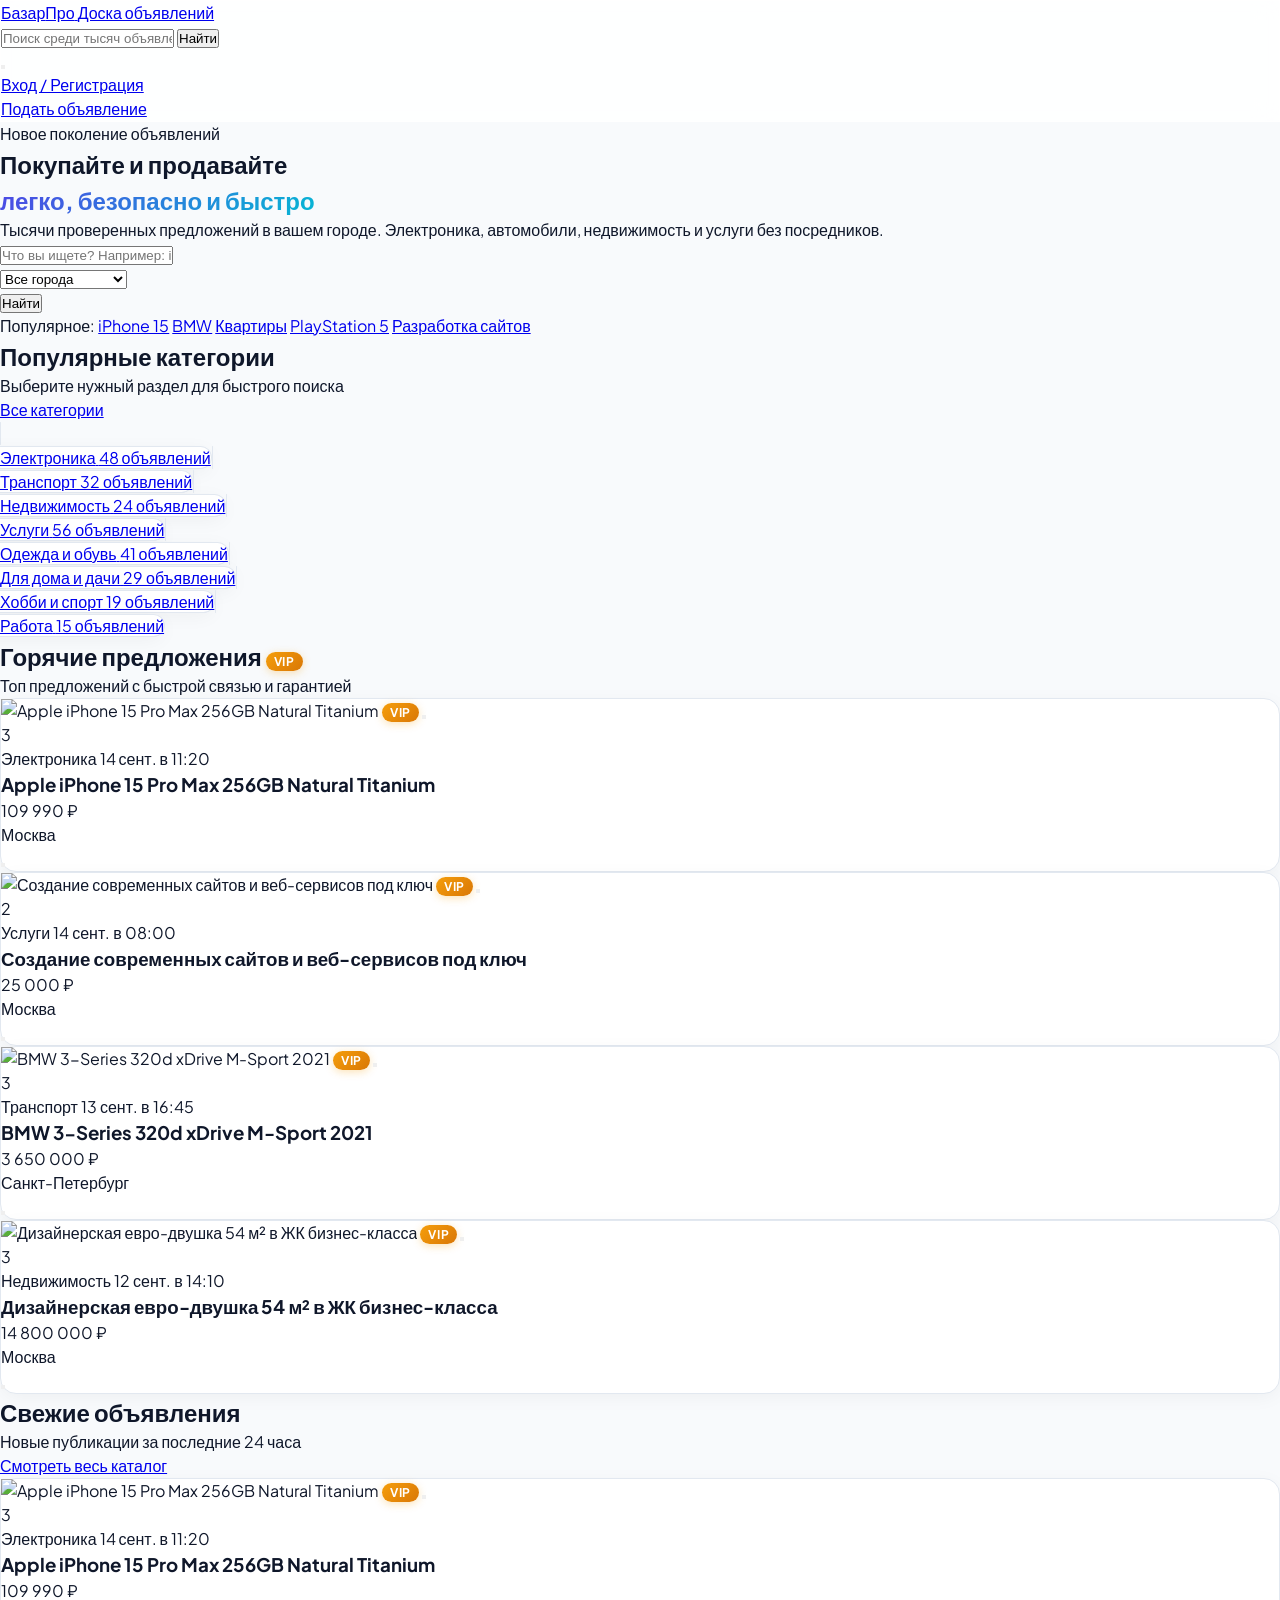
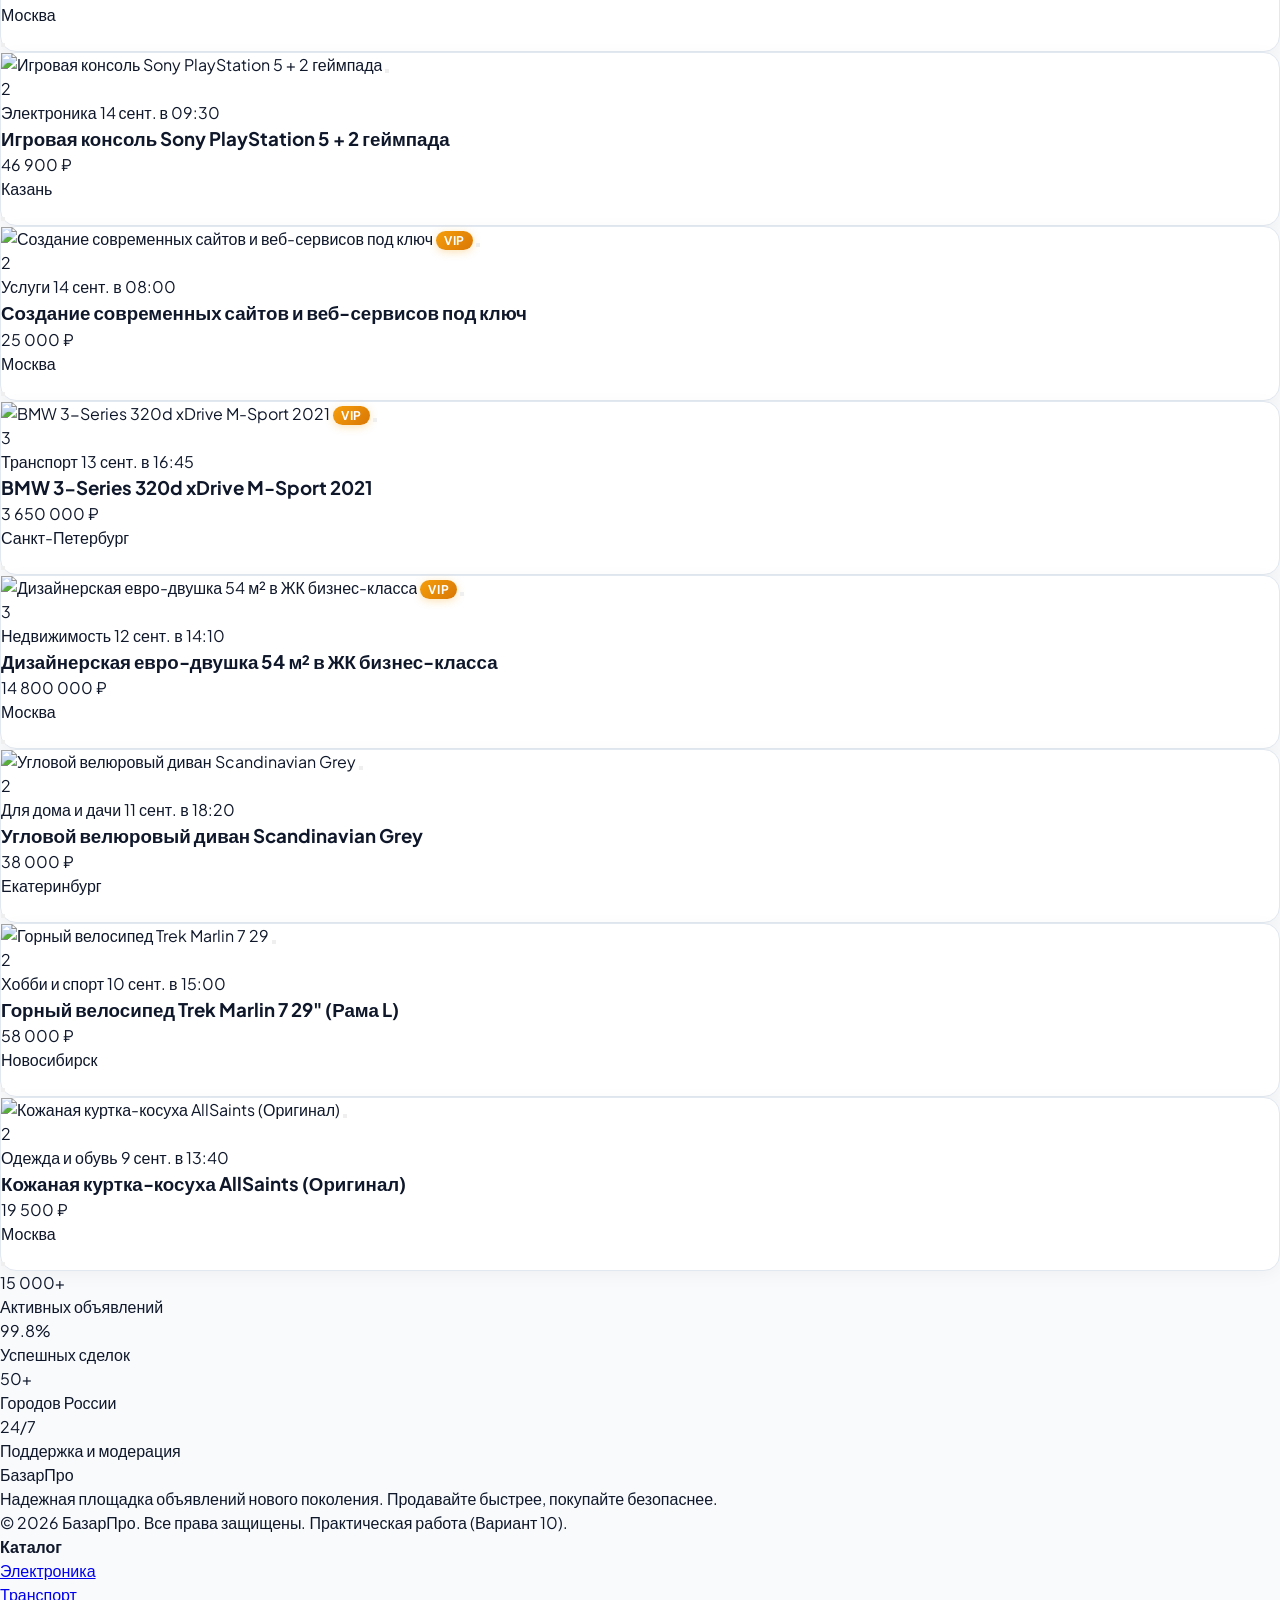
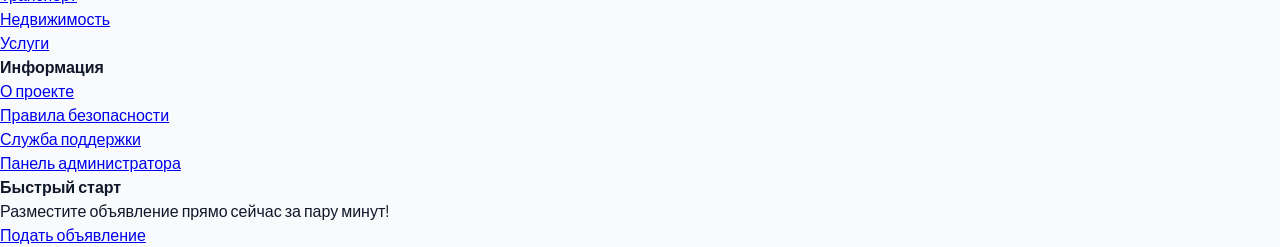
==== index.html @ 30786aa6 "Initial commit of BazarPro Classifieds platform (Variant 10)" ====
<!DOCTYPE html>
<html lang="ru" class="scroll-smooth">
<head>
    <meta charset="UTF-8">
    <meta name="viewport" content="width=device-width, initial-scale=1.0">
    <title>БазарПро — Современная доска бесплатных объявлений</title>
    <meta name="description" content="Покупайте и продавайте товары, авто, недвижимость и услуги на надежной доске объявлений БазарПро.">
    
    <!-- Tailwind CSS CDN with configuration -->
    <script src="https://cdn.tailwindcss.com"></script>
    <script>
        tailwind.config = {
            darkMode: 'class',
            theme: {
                extend: {
                    colors: {
                        brand: {
                            50: '#eef2ff',
                            100: '#e0e7ff',
                            500: '#6366f1',
                            600: '#4f46e5',
                            700: '#4338ca',
                            800: '#3730a3',
                            900: '#312e81'
                        }
                    }
                }
            }
        }
    </script>
    
    <!-- Lucide Icons -->
    <script src="https://unpkg.com/lucide@latest"></script>
    <!-- Supabase JS CDN -->
    <script src="https://cdn.jsdelivr.net/npm/@supabase/supabase-js@2"></script>
    
    <!-- Custom Styles -->
    <link rel="stylesheet" href="css/style.css">
    <link rel="stylesheet" href="css/animations.css">
</head>
<body class="bg-slate-50 dark:bg-slate-950 text-slate-900 dark:text-slate-100 transition-colors duration-200">

    <!-- ================= НАВИГАЦИОННАЯ ШАПКА ================= -->
    <header class="sticky top-0 z-40 glass border-b border-slate-200/80 dark:border-slate-800/80 transition-all">
        <div class="max-w-7xl mx-auto px-4 sm:px-6 lg:px-8 h-20 flex items-center justify-between gap-4">
            
            <!-- Логотип -->
            <a href="index.html" class="flex items-center gap-3 shrink-0 group">
                <div class="w-11 h-11 rounded-2xl bg-gradient-to-tr from-indigo-600 via-indigo-500 to-cyan-400 flex items-center justify-center text-white shadow-lg shadow-indigo-500/30 group-hover:scale-105 transition-transform">
                    <i data-lucide="shopping-bag" class="w-6 h-6"></i>
                </div>
                <div>
                    <span class="text-2xl font-black tracking-tight text-slate-900 dark:text-white">Базар<span class="text-indigo-600 dark:text-indigo-400">Про</span></span>
                    <span class="hidden sm:block text-[10px] uppercase font-bold tracking-widest text-slate-400 -mt-1">Доска объявлений</span>
                </div>
            </a>

            <!-- Поиск в шапке -->
            <div class="hidden md:flex flex-1 max-w-xl relative">
                <input type="text" id="global-search-input" placeholder="Поиск среди тысяч объявлений (iPhone, BMW, Квартира...)" 
                       class="w-full pl-11 pr-24 py-2.5 bg-slate-100 dark:bg-slate-900 border border-slate-200 dark:border-slate-800 rounded-2xl text-sm focus:outline-none focus:ring-2 focus:ring-indigo-500 transition-all">
                <i data-lucide="search" class="w-5 h-5 text-slate-400 absolute left-3.5 top-3"></i>
                <button onclick="window.location.href='catalog.html?q=' + encodeURIComponent(document.getElementById('global-search-input').value)" 
                        class="absolute right-1.5 top-1.5 px-4 py-1.5 bg-indigo-600 hover:bg-indigo-700 text-white rounded-xl text-xs font-semibold shadow-sm transition-all">
                    Найти
                </button>
            </div>

            <!-- Правый блок кнопок -->
            <div class="flex items-center gap-2 sm:gap-4">
                <!-- Смена темы -->
                <button onclick="App.toggleTheme()" class="p-2.5 rounded-xl text-slate-600 dark:text-slate-300 hover:bg-slate-100 dark:hover:bg-slate-800 transition-colors" title="Переключить тему">
                    <i data-lucide="sun-moon" class="w-5 h-5"></i>
                </button>

                <!-- Избранное -->
                <a href="profile.html#favorites" class="relative p-2.5 rounded-xl text-slate-600 dark:text-slate-300 hover:bg-slate-100 dark:hover:bg-slate-800 transition-colors" title="Избранное">
                    <i data-lucide="heart" class="w-5 h-5"></i>
                    <span class="favorites-badge absolute -top-1 -right-1 w-5 h-5 bg-rose-500 text-white text-[11px] font-bold rounded-full flex items-center justify-center shadow-sm" style="display: none;">0</span>
                </a>

                <!-- Пользовательский блок -->
                <div id="header-auth-container"></div>

                <!-- Кнопка Подать объявление -->
                <a href="create-ad.html" class="hidden sm:flex items-center gap-2 px-5 py-2.5 bg-gradient-to-r from-indigo-600 to-indigo-700 hover:from-indigo-500 hover:to-indigo-600 text-white font-bold text-sm rounded-2xl shadow-lg shadow-indigo-600/25 hover:shadow-indigo-600/40 hover-lift transition-all">
                    <i data-lucide="plus-circle" class="w-4 h-4"></i>
                    <span>Подать объявление</span>
                </a>
            </div>
        </div>
    </header>

    <!-- ================= HERO БАННЕР ================= -->
    <section class="relative overflow-hidden pt-12 pb-20 lg:pt-20 lg:pb-28 bg-gradient-to-b from-indigo-50/50 via-transparent to-transparent dark:from-indigo-950/20">
        <div class="max-w-7xl mx-auto px-4 sm:px-6 lg:px-8 relative z-10">
            <div class="text-center max-w-3xl mx-auto">
                <div class="inline-flex items-center gap-2 px-3.5 py-1.5 rounded-full bg-indigo-100 dark:bg-indigo-950/80 text-indigo-700 dark:text-indigo-300 text-xs font-bold uppercase tracking-wider mb-6 animate-fade-in">
                    <i data-lucide="sparkles" class="w-3.5 h-3.5"></i> Новое поколение объявлений
                </div>
                <h1 class="text-4xl sm:text-5xl lg:text-6xl font-extrabold tracking-tight text-slate-900 dark:text-white mb-6 leading-tight">
                    Покупайте и продавайте <br class="hidden sm:inline">
                    <span class="gradient-text">легко, безопасно и быстро</span>
                </h1>
                <p class="text-lg text-slate-600 dark:text-slate-300 mb-8 max-w-2xl mx-auto leading-relaxed">
                    Тысячи проверенных предложений в вашем городе. Электроника, автомобили, недвижимость и услуги без посредников.
                </p>

                <!-- Основная форма поиска Hero -->
                <div class="p-3 bg-white dark:bg-slate-900 rounded-3xl shadow-2xl border border-slate-200/80 dark:border-slate-800 flex flex-col md:flex-row items-center gap-3 max-w-4xl mx-auto">
                    <div class="flex-1 w-full flex items-center gap-3 pl-4">
                        <i data-lucide="search" class="w-5 h-5 text-indigo-500 shrink-0"></i>
                        <input type="text" id="hero-search-input" placeholder="Что вы ищете? Например: iPhone 15 Pro" class="w-full bg-transparent py-2.5 text-sm text-slate-900 dark:text-white focus:outline-none">
                    </div>
                    <div class="w-full md:w-52 border-t md:border-t-0 md:border-l border-slate-200 dark:border-slate-800 pt-2 md:pt-0 pl-4 md:pl-4 flex items-center gap-2">
                        <i data-lucide="map-pin" class="w-5 h-5 text-slate-400 shrink-0"></i>
                        <select id="hero-city-select" class="w-full bg-transparent py-2.5 text-sm text-slate-900 dark:text-white focus:outline-none cursor-pointer">
                            <option value="" class="dark:bg-slate-900">Все города</option>
                            <option value="Москва" class="dark:bg-slate-900">Москва</option>
                            <option value="Санкт-Петербург" class="dark:bg-slate-900">Санкт-Петербург</option>
                            <option value="Казань" class="dark:bg-slate-900">Казань</option>
                            <option value="Екатеринбург" class="dark:bg-slate-900">Екатеринбург</option>
                            <option value="Новосибирск" class="dark:bg-slate-900">Новосибирск</option>
                        </select>
                    </div>
                    <button onclick="handleHeroSearch()" class="w-full md:w-auto px-8 py-3.5 bg-indigo-600 hover:bg-indigo-700 text-white font-bold rounded-2xl shadow-lg shadow-indigo-600/30 transition-all shrink-0 flex items-center justify-center gap-2">
                        <span>Найти</span>
                        <i data-lucide="arrow-right" class="w-4 h-4"></i>
                    </button>
                </div>

                <!-- Быстрые теги -->
                <div class="flex flex-wrap items-center justify-center gap-2 mt-5 text-xs text-slate-500 dark:text-slate-400">
                    <span class="font-semibold">Популярное:</span>
                    <a href="catalog.html?q=iPhone" class="px-2.5 py-1 rounded-lg bg-slate-200/60 dark:bg-slate-800 hover:bg-indigo-100 dark:hover:bg-indigo-950 transition-colors">iPhone 15</a>
                    <a href="catalog.html?cat=2" class="px-2.5 py-1 rounded-lg bg-slate-200/60 dark:bg-slate-800 hover:bg-indigo-100 dark:hover:bg-indigo-950 transition-colors">BMW</a>
                    <a href="catalog.html?cat=3" class="px-2.5 py-1 rounded-lg bg-slate-200/60 dark:bg-slate-800 hover:bg-indigo-100 dark:hover:bg-indigo-950 transition-colors">Квартиры</a>
                    <a href="catalog.html?q=PlayStation" class="px-2.5 py-1 rounded-lg bg-slate-200/60 dark:bg-slate-800 hover:bg-indigo-100 dark:hover:bg-indigo-950 transition-colors">PlayStation 5</a>
                    <a href="catalog.html?cat=4" class="px-2.5 py-1 rounded-lg bg-slate-200/60 dark:bg-slate-800 hover:bg-indigo-100 dark:hover:bg-indigo-950 transition-colors">Разработка сайтов</a>
                </div>
            </div>
        </div>
    </section>

    <!-- ================= ПОПУЛЯРНЫЕ КАТЕГОРИИ ================= -->
    <section class="max-w-7xl mx-auto px-4 sm:px-6 lg:px-8 py-8">
        <div class="flex items-center justify-between mb-8">
            <div>
                <h2 class="text-2xl sm:text-3xl font-extrabold text-slate-900 dark:text-white">Популярные категории</h2>
                <p class="text-sm text-slate-500 dark:text-slate-400 mt-1">Выберите нужный раздел для быстрого поиска</p>
            </div>
            <a href="catalog.html" class="text-sm font-bold text-indigo-600 dark:text-indigo-400 hover:underline flex items-center gap-1">
                Все категории <i data-lucide="chevron-right" class="w-4 h-4"></i>
            </a>
        </div>

        <div id="categories-grid" class="grid grid-cols-2 sm:grid-cols-4 lg:grid-cols-8 gap-4">
            <!-- Категории рендерятся через JS -->
        </div>
    </section>

    <!-- ================= VIP & ПРЕМИУМ ОБЪЯВЛЕНИЯ ================= -->
    <section class="max-w-7xl mx-auto px-4 sm:px-6 lg:px-8 py-10">
        <div class="flex items-center justify-between mb-6">
            <div class="flex items-center gap-3">
                <span class="w-3 h-8 bg-amber-500 rounded-full"></span>
                <div>
                    <h2 class="text-2xl font-extrabold text-slate-900 dark:text-white flex items-center gap-2">
                        Горячие предложения <span class="vip-badge text-xs">VIP</span>
                    </h2>
                    <p class="text-sm text-slate-500 dark:text-slate-400 mt-0.5">Топ предложений с быстрой связью и гарантией</p>
                </div>
            </div>
        </div>

        <div id="vip-ads-grid" class="grid grid-cols-1 sm:grid-cols-2 lg:grid-cols-4 gap-6">
            <!-- VIP объявления рендерятся через JS -->
        </div>
    </section>

    <!-- ================= СВЕЖИЕ ОБЪЯВЛЕНИЯ ================= -->
    <section class="max-w-7xl mx-auto px-4 sm:px-6 lg:px-8 py-12 border-t border-slate-200/80 dark:border-slate-800/80">
        <div class="flex flex-col sm:flex-row sm:items-center justify-between gap-4 mb-8">
            <div>
                <h2 class="text-2xl sm:text-3xl font-extrabold text-slate-900 dark:text-white">Свежие объявления</h2>
                <p class="text-sm text-slate-500 dark:text-slate-400 mt-1">Новые публикации за последние 24 часа</p>
            </div>
            
            <div class="flex items-center gap-3">
                <a href="catalog.html" class="px-5 py-2.5 bg-slate-200/70 dark:bg-slate-800 text-slate-800 dark:text-slate-200 rounded-xl text-sm font-semibold hover:bg-slate-300 dark:hover:bg-slate-700 transition-colors">
                    Смотреть весь каталог
                </a>
            </div>
        </div>

        <div id="fresh-ads-grid" class="grid grid-cols-1 sm:grid-cols-2 lg:grid-cols-4 gap-6">
            <!-- Свежие карточки -->
        </div>
    </section>

    <!-- ================= СТАТИСТИКА И ПРЕИМУЩЕСТВА ================= -->
    <section class="bg-indigo-600 text-white py-16 my-12 relative overflow-hidden">
        <div class="max-w-7xl mx-auto px-4 sm:px-6 lg:px-8 relative z-10">
            <div class="grid grid-cols-2 lg:grid-cols-4 gap-8 text-center">
                <div class="p-4">
                    <div class="text-4xl sm:text-5xl font-extrabold tracking-tight mb-2">15 000+</div>
                    <div class="text-indigo-200 text-sm font-medium">Активных объявлений</div>
                </div>
                <div class="p-4">
                    <div class="text-4xl sm:text-5xl font-extrabold tracking-tight mb-2">99.8%</div>
                    <div class="text-indigo-200 text-sm font-medium">Успешных сделок</div>
                </div>
                <div class="p-4">
                    <div class="text-4xl sm:text-5xl font-extrabold tracking-tight mb-2">50+</div>
                    <div class="text-indigo-200 text-sm font-medium">Городов России</div>
                </div>
                <div class="p-4">
                    <div class="text-4xl sm:text-5xl font-extrabold tracking-tight mb-2">24/7</div>
                    <div class="text-indigo-200 text-sm font-medium">Поддержка и модерация</div>
                </div>
            </div>
        </div>
    </section>

    <!-- ================= ПОДВАЛ (FOOTER) ================= -->
    <footer class="bg-white dark:bg-slate-900 border-t border-slate-200 dark:border-slate-800 pt-16 pb-12">
        <div class="max-w-7xl mx-auto px-4 sm:px-6 lg:px-8">
            <div class="grid grid-cols-1 md:grid-cols-4 gap-10 mb-12">
                <div>
                    <div class="flex items-center gap-3 mb-4">
                        <div class="w-9 h-9 rounded-xl bg-indigo-600 flex items-center justify-center text-white">
                            <i data-lucide="shopping-bag" class="w-5 h-5"></i>
                        </div>
                        <span class="text-xl font-black text-slate-900 dark:text-white">БазарПро</span>
                    </div>
                    <p class="text-sm text-slate-500 dark:text-slate-400 mb-4 leading-relaxed">
                        Надежная площадка объявлений нового поколения. Продавайте быстрее, покупайте безопаснее.
                    </p>
                    <div class="text-xs text-slate-400">
                        © 2026 БазарПро. Все права защищены. Практическая работа (Вариант 10).
                    </div>
                </div>

                <div>
                    <h4 class="text-sm font-bold text-slate-900 dark:text-white uppercase tracking-wider mb-4">Каталог</h4>
                    <ul class="space-y-2.5 text-sm text-slate-600 dark:text-slate-400">
                        <li><a href="catalog.html?cat=1" class="hover:text-indigo-600 transition-colors">Электроника</a></li>
                        <li><a href="catalog.html?cat=2" class="hover:text-indigo-600 transition-colors">Транспорт</a></li>
                        <li><a href="catalog.html?cat=3" class="hover:text-indigo-600 transition-colors">Недвижимость</a></li>
                        <li><a href="catalog.html?cat=4" class="hover:text-indigo-600 transition-colors">Услуги</a></li>
                    </ul>
                </div>

                <div>
                    <h4 class="text-sm font-bold text-slate-900 dark:text-white uppercase tracking-wider mb-4">Информация</h4>
                    <ul class="space-y-2.5 text-sm text-slate-600 dark:text-slate-400">
                        <li><a href="about.html" class="hover:text-indigo-600 transition-colors">О проекте</a></li>
                        <li><a href="about.html#safety" class="hover:text-indigo-600 transition-colors">Правила безопасности</a></li>
                        <li><a href="contact.html" class="hover:text-indigo-600 transition-colors">Служба поддержки</a></li>
                        <li><a href="admin.html" class="text-purple-600 dark:text-purple-400 font-semibold hover:underline">Панель администратора</a></li>
                    </ul>
                </div>

                <div>
                    <h4 class="text-sm font-bold text-slate-900 dark:text-white uppercase tracking-wider mb-4">Быстрый старт</h4>
                    <p class="text-sm text-slate-500 dark:text-slate-400 mb-4">Разместите объявление прямо сейчас за пару минут!</p>
                    <a href="create-ad.html" class="inline-flex items-center gap-2 px-4 py-2.5 bg-indigo-600 hover:bg-indigo-700 text-white text-sm font-bold rounded-xl shadow-md transition-all">
                        <i data-lucide="plus" class="w-4 h-4"></i> Подать объявление
                    </a>
                </div>
            </div>
        </div>
    </footer>

    <!-- Модальное окно быстрого просмотра -->
    <div id="quick-view-modal" class="modal-overlay"></div>

    <!-- Скрипты -->
    <script src="js/mock-data.js"></script>
    <script src="js/masks.js"></script>
    <script src="js/supabase-client.js"></script>
    <script src="js/auth.js"></script>
    <script src="js/ads.js"></script>
    <script src="js/chat.js"></script>
    <script src="js/app.js"></script>

    <script>
        // Инициализация главной страницы
        document.addEventListener('DOMContentLoaded', async () => {
            renderCategories();
            renderVipAds();
            renderFreshAds();
        });

        async function renderCategories() {
            const categories = await DB.getCategories();
            const container = document.getElementById('categories-grid');
            if (!container) return;

            const iconMap = {
                'smartphone': 'smartphone',
                'car': 'car',
                'home': 'home',
                'briefcase': 'briefcase',
                'shirt': 'shirt',
                'armchair': 'sofa',
                'bike': 'activity',
                'users': 'users'
            };

            container.innerHTML = categories.map(cat => `
                <a href="catalog.html?cat=${cat.id}" class="card-premium p-4 flex flex-col items-center text-center group hover:border-indigo-500 transition-all">
                    <div class="w-12 h-12 rounded-2xl bg-indigo-50 dark:bg-indigo-950/60 text-indigo-600 dark:text-indigo-400 flex items-center justify-center mb-3 group-hover:scale-110 group-hover:bg-indigo-600 group-hover:text-white transition-all shadow-sm">
                        <i data-lucide="${iconMap[cat.icon] || 'box'}" class="w-6 h-6"></i>
                    </div>
                    <span class="text-xs font-bold text-slate-800 dark:text-slate-200 group-hover:text-indigo-600 transition-colors line-clamp-1">${cat.name}</span>
                    <span class="text-[10px] text-slate-400 mt-1">${cat.count} объявлений</span>
                </a>
            `).join('');

            if (window.lucide) lucide.createIcons();
        }

        async function renderVipAds() {
            const vipAds = await DB.getAds({ vipOnly: true, status: 'active' });
            const container = document.getElementById('vip-ads-grid');
            const currentUser = Auth.getCurrentUser();
            if (!container) return;

            if (vipAds.length === 0) {
                container.innerHTML = '<p class="text-slate-400 text-sm col-span-4 text-center">Нет активных VIP предложений</p>';
                return;
            }

            container.innerHTML = vipAds.slice(0, 4).map(ad => Ads.renderCard(ad, currentUser ? currentUser.id : null)).join('');
            if (window.lucide) lucide.createIcons();
        }

        async function renderFreshAds() {
            const freshAds = await DB.getAds({ status: 'active' });
            const container = document.getElementById('fresh-ads-grid');
            const currentUser = Auth.getCurrentUser();
            if (!container) return;

            container.innerHTML = freshAds.slice(0, 8).map(ad => Ads.renderCard(ad, currentUser ? currentUser.id : null)).join('');
            if (window.lucide) lucide.createIcons();
        }

        function handleHeroSearch() {
            const q = document.getElementById('hero-search-input').value.trim();
            const city = document.getElementById('hero-city-select').value;
            let url = 'catalog.html?';
            if (q) url += `q=${encodeURIComponent(q)}&`;
            if (city) url += `city=${encodeURIComponent(city)}&`;
            window.location.href = url;
        }
    </script>
</body>
</html>
---- css/style.css ----
/* ===================================================================
   ГЛАВНЫЙ ФАЙЛ СТИЛЕЙ: БАЗАРПРО
   =================================================================== */

@import url('https://fonts.googleapis.com/css2?family=Plus+Jakarta+Sans:wght@300;400;500;600;700;800&display=swap');

:root {
    --primary: #4f46e5;
    --primary-hover: #4338ca;
    --primary-light: #eef2ff;
    --secondary: #0ea5e9;
    --success: #10b981;
    --warning: #f59e0b;
    --danger: #ef4444;
    --bg-main: #f8fafc;
    --bg-card: #ffffff;
    --text-main: #0f172a;
    --text-muted: #64748b;
    --border-color: #e2e8f0;
    --radius-sm: 8px;
    --radius-md: 12px;
    --radius-lg: 16px;
    --radius-xl: 24px;
    --shadow-soft: 0 4px 20px -2px rgba(0, 0, 0, 0.05);
    --shadow-hover: 0 12px 30px -4px rgba(0, 0, 0, 0.1);
}

.dark {
    --bg-main: #0b0f19;
    --bg-card: #131b2e;
    --text-main: #f8fafc;
    --text-muted: #94a3b8;
    --border-color: #1e293b;
    --primary-light: #1e1b4b;
    --shadow-soft: 0 4px 20px -2px rgba(0, 0, 0, 0.3);
    --shadow-hover: 0 12px 30px -4px rgba(0, 0, 0, 0.5);
}

* {
    box-sizing: border-box;
    margin: 0;
    padding: 0;
}

body {
    font-family: 'Plus Jakarta Sans', -apple-system, BlinkMacSystemFont, 'Segoe UI', Roboto, sans-serif;
    background-color: var(--bg-main);
    color: var(--text-main);
    line-height: 1.5;
    min-height: 100vh;
    display: flex;
    flex-direction: column;
    overflow-x: hidden;
    transition: background-color 0.3s ease, color 0.3s ease;
}

/* Стилизация скроллбара */
::-webkit-scrollbar {
    width: 8px;
    height: 8px;
}

::-webkit-scrollbar-track {
    background: transparent;
}

::-webkit-scrollbar-thumb {
    background: #cbd5e1;
    border-radius: 4px;
}

.dark ::-webkit-scrollbar-thumb {
    background: #334155;
}

::-webkit-scrollbar-thumb:hover {
    background: #94a3b8;
}

/* Glassmorphism */
.glass {
    background: rgba(255, 255, 255, 0.85);
    backdrop-filter: blur(12px);
    -webkit-backdrop-filter: blur(12px);
    border: 1px solid rgba(255, 255, 255, 0.3);
}

.dark .glass {
    background: rgba(19, 27, 46, 0.85);
    backdrop-filter: blur(12px);
    -webkit-backdrop-filter: blur(12px);
    border: 1px solid rgba(255, 255, 255, 0.05);
}

/* Карточки */
.card-premium {
    background-color: var(--bg-card);
    border: 1px solid var(--border-color);
    border-radius: var(--radius-lg);
    box-shadow: var(--shadow-soft);
    transition: all 0.25s cubic-bezier(0.16, 1, 0.3, 1);
}

.card-premium:hover {
    border-color: #cbd5e1;
    box-shadow: var(--shadow-hover);
}

.dark .card-premium:hover {
    border-color: #334155;
}

/* Градиентный текст */
.gradient-text {
    background: linear-gradient(135deg, #4f46e5 0%, #06b6d4 100%);
    -webkit-background-clip: text;
    -webkit-text-fill-color: transparent;
}

.gradient-vip {
    background: linear-gradient(135deg, #f59e0b 0%, #ec4899 100%);
    -webkit-background-clip: text;
    -webkit-text-fill-color: transparent;
}

/* VIP бейдж */
.vip-badge {
    background: linear-gradient(135deg, #f59e0b 0%, #d97706 100%);
    color: #ffffff;
    font-size: 0.75rem;
    font-weight: 700;
    text-transform: uppercase;
    letter-spacing: 0.05em;
    padding: 2px 8px;
    border-radius: 9999px;
    box-shadow: 0 2px 8px rgba(245, 158, 11, 0.3);
}

/* Инпут стили */
.input-field {
    width: 100%;
    padding: 0.65rem 1rem;
    background-color: var(--bg-card);
    border: 1.5px solid var(--border-color);
    border-radius: var(--radius-md);
    color: var(--text-main);
    font-size: 0.95rem;
    outline: none;
    transition: border-color 0.2s, box-shadow 0.2s;
}

.input-field:focus {
    border-color: var(--primary);
    box-shadow: 0 0 0 3px rgba(79, 70, 229, 0.15);
}

.input-field.error {
    border-color: var(--danger) !important;
    box-shadow: 0 0 0 3px rgba(239, 68, 68, 0.15) !important;
}

.input-field.success {
    border-color: var(--success) !important;
}

/* Тосты */
#toast-container {
    position: fixed;
    bottom: 24px;
    right: 24px;
    z-index: 9999;
    display: flex;
    flex-direction: column;
    gap: 10px;
    pointer-events: none;
}

.toast {
    pointer-events: auto;
    display: flex;
    align-items: center;
    gap: 12px;
    padding: 14px 20px;
    background: var(--bg-card);
    color: var(--text-main);
    border-radius: var(--radius-md);
    box-shadow: 0 10px 30px rgba(0, 0, 0, 0.15);
    border-left: 4px solid var(--primary);
    min-width: 280px;
    max-width: 420px;
    animation: slideUp 0.3s cubic-bezier(0.16, 1, 0.3, 1);
}

.toast.success { border-left-color: var(--success); }
.toast.error { border-left-color: var(--danger); }
.toast.warning { border-left-color: var(--warning); }
.toast.info { border-left-color: var(--secondary); }

/* Модальное окно */
.modal-overlay {
    position: fixed;
    inset: 0;
    background: rgba(15, 23, 42, 0.6);
    backdrop-filter: blur(4px);
    z-index: 999;
    display: flex;
    align-items: center;
    justify-content: center;
    padding: 16px;
    opacity: 0;
    pointer-events: none;
    transition: opacity 0.25s ease;
}

.modal-overlay.active {
    opacity: 1;
    pointer-events: auto;
}

.modal-content {
    background: var(--bg-card);
    border: 1px solid var(--border-color);
    border-radius: var(--radius-xl);
    width: 100%;
    max-width: 540px;
    max-height: 90vh;
    overflow-y: auto;
    box-shadow: 0 25px 50px -12px rgba(0, 0, 0, 0.25);
    transform: scale(0.95);
    transition: transform 0.25s cubic-bezier(0.16, 1, 0.3, 1);
}

.modal-overlay.active .modal-content {
    transform: scale(1);
}

/* Индикатор надежности пароля */
.strength-meter {
    height: 4px;
    width: 100%;
    background-color: var(--border-color);
    border-radius: 2px;
    overflow: hidden;
    margin-top: 6px;
}

.strength-bar {
    height: 100%;
    width: 0%;
    transition: width 0.3s ease, background-color 0.3s ease;
}

.strength-weak { width: 33%; background-color: var(--danger); }
.strength-medium { width: 66%; background-color: var(--warning); }
.strength-strong { width: 100%; background-color: var(--success); }
---- css/animations.css ----
/* ===================================================================
   АНИМАЦИИ И МИКРО-ВЗАИМОДЕЙСТВИЯ (BazarPro Animations)
   =================================================================== */

@keyframes fadeIn {
    from {
        opacity: 0;
        transform: translateY(8px);
    }
    to {
        opacity: 1;
        transform: translateY(0);
    }
}

@keyframes slideDown {
    from {
        opacity: 0;
        transform: translateY(-16px);
    }
    to {
        opacity: 1;
        transform: translateY(0);
    }
}

@keyframes slideUp {
    from {
        opacity: 0;
        transform: translateY(20px);
    }
    to {
        opacity: 1;
        transform: translateY(0);
    }
}

@keyframes scaleIn {
    from {
        opacity: 0;
        transform: scale(0.95);
    }
    to {
        opacity: 1;
        transform: scale(1);
    }
}

@keyframes pulseGlow {
    0%, 100% {
        box-shadow: 0 0 0 0 rgba(79, 70, 229, 0.4);
    }
    50% {
        box-shadow: 0 0 0 10px rgba(79, 70, 229, 0);
    }
}

@keyframes shimmer {
    0% {
        background-position: -200% 0;
    }
    100% {
        background-position: 200% 0;
    }
}

@keyframes float {
    0%, 100% {
        transform: translateY(0px);
    }
    50% {
        transform: translateY(-6px);
    }
}

.animate-fade-in {
    animation: fadeIn 0.35s cubic-bezier(0.16, 1, 0.3, 1) forwards;
}

.animate-slide-down {
    animation: slideDown 0.3s cubic-bezier(0.16, 1, 0.3, 1) forwards;
}

.animate-slide-up {
    animation: slideUp 0.4s cubic-bezier(0.16, 1, 0.3, 1) forwards;
}

.animate-scale-in {
    animation: scaleIn 0.25s cubic-bezier(0.16, 1, 0.3, 1) forwards;
}

.animate-pulse-glow {
    animation: pulseGlow 2s infinite;
}

.animate-float {
    animation: float 4s ease-in-out infinite;
}

/* Skeleton Shimmer Loading */
.skeleton {
    background: linear-gradient(90deg, #f1f5f9 25%, #e2e8f0 50%, #f1f5f9 75%);
    background-size: 200% 100%;
    animation: shimmer 1.5s infinite;
}

.dark .skeleton {
    background: linear-gradient(90deg, #1e293b 25%, #334155 50%, #1e293b 75%);
    background-size: 200% 100%;
    animation: shimmer 1.5s infinite;
}

/* Hover transitions */
.hover-lift {
    transition: transform 0.25s cubic-bezier(0.16, 1, 0.3, 1), box-shadow 0.25s cubic-bezier(0.16, 1, 0.3, 1);
}

.hover-lift:hover {
    transform: translateY(-4px);
    box-shadow: 0 12px 24px -8px rgba(0, 0, 0, 0.12);
}

/* Heart like animation */
@keyframes heartBeat {
    0% { transform: scale(1); }
    25% { transform: scale(1.3); }
    50% { transform: scale(0.95); }
    100% { transform: scale(1); }
}

.animate-heart {
    animation: heartBeat 0.4s ease-in-out;
}
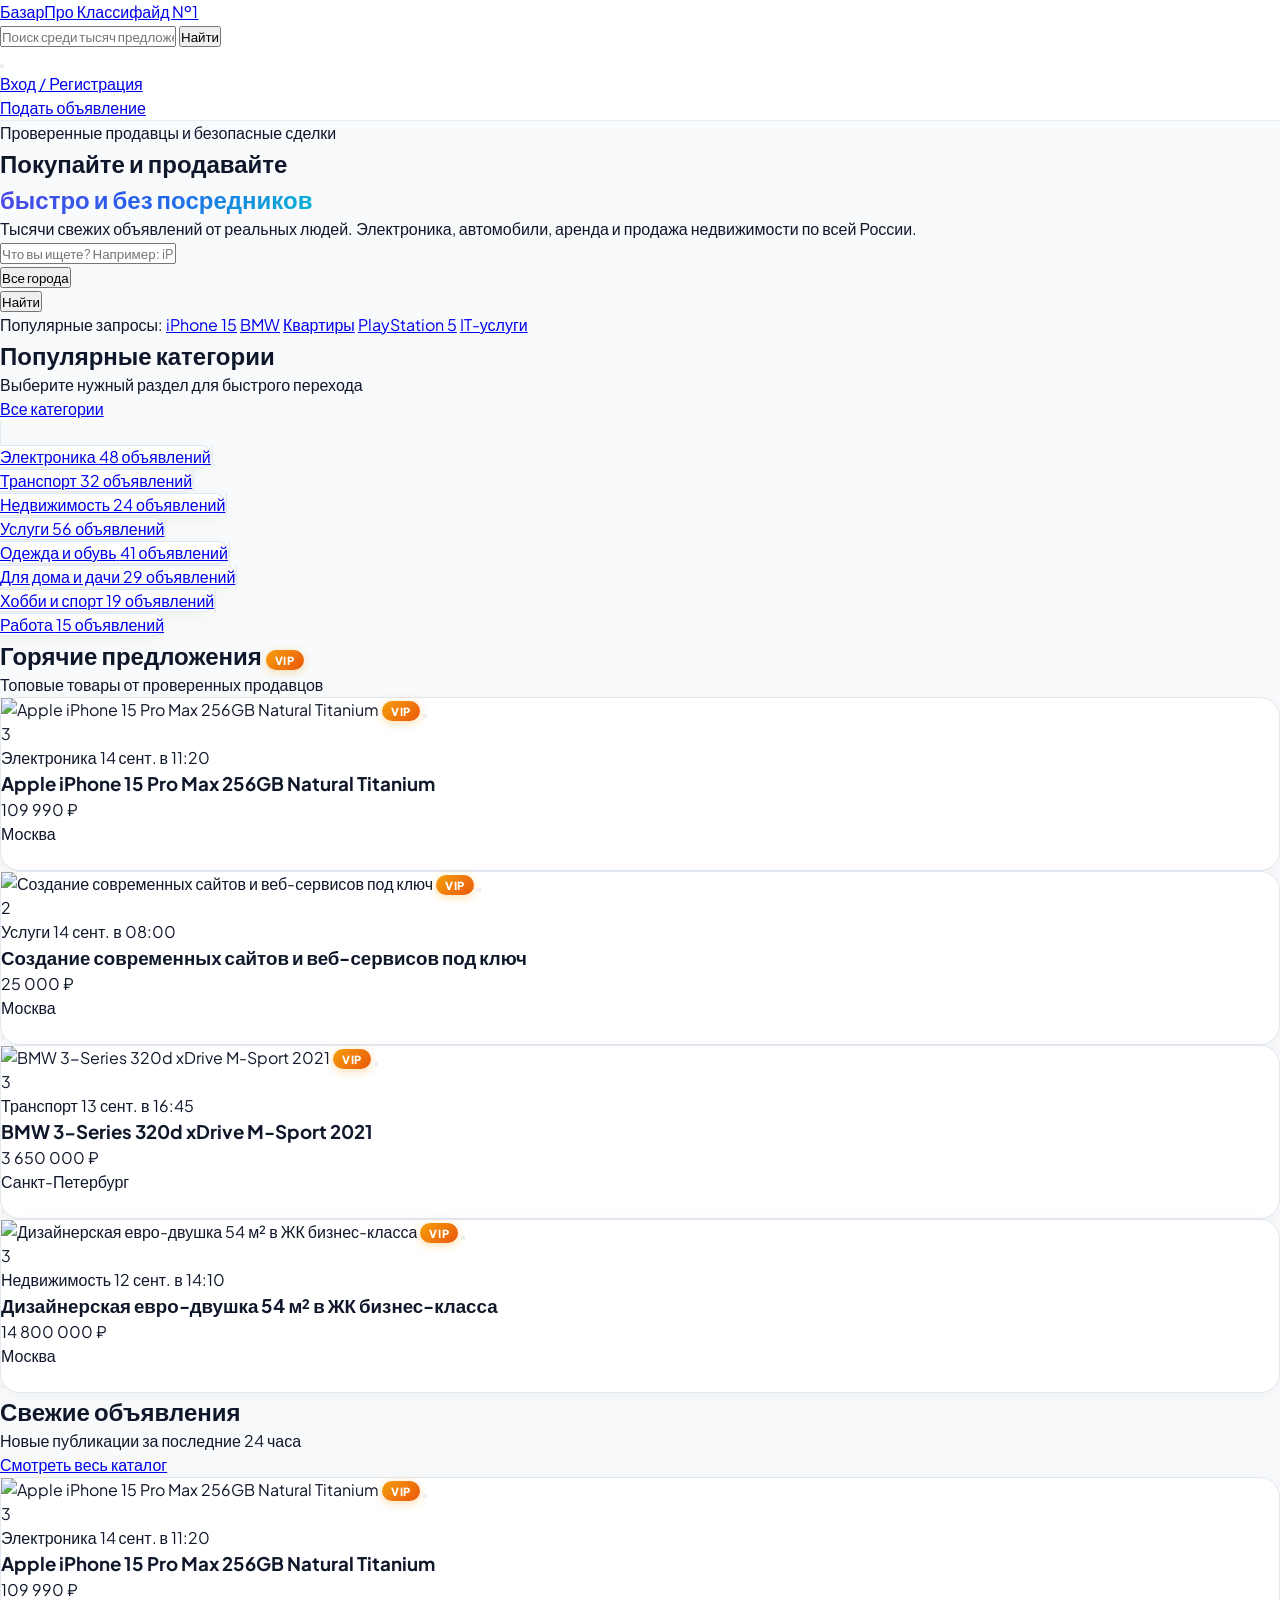
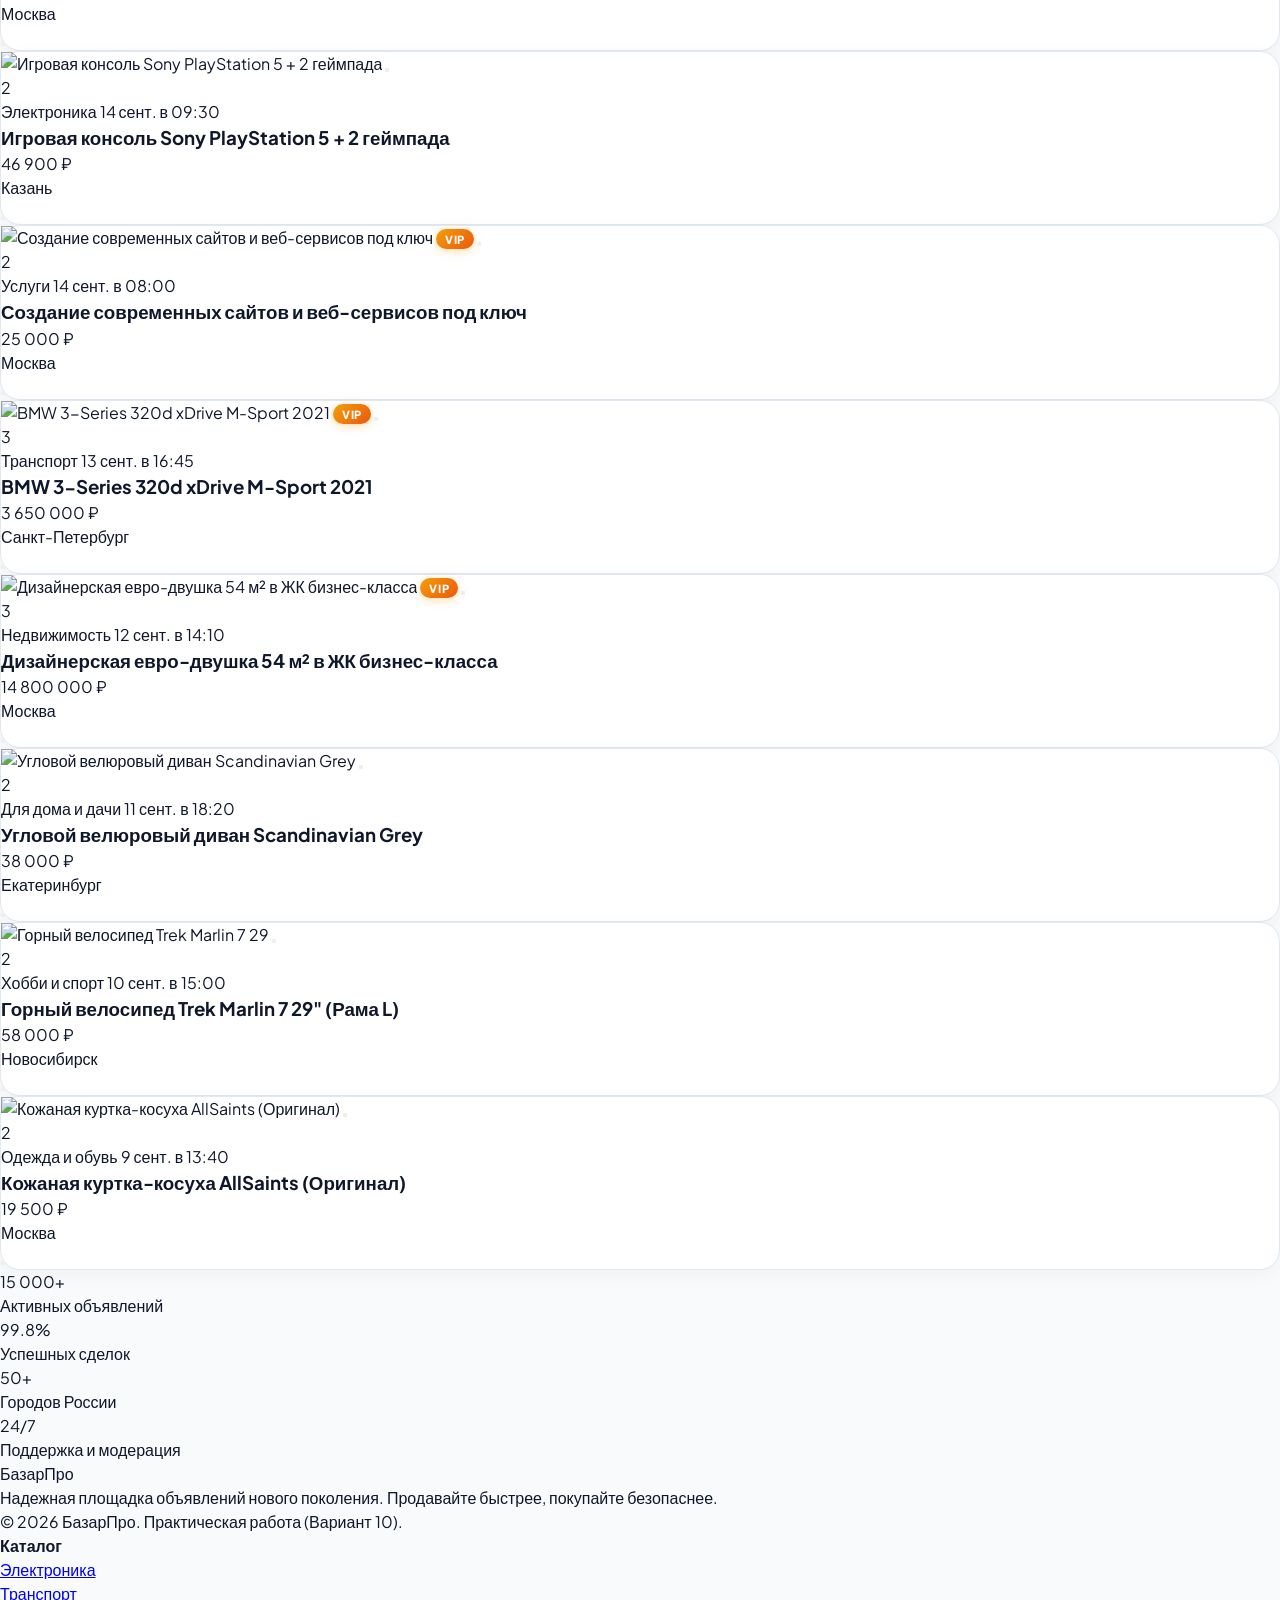
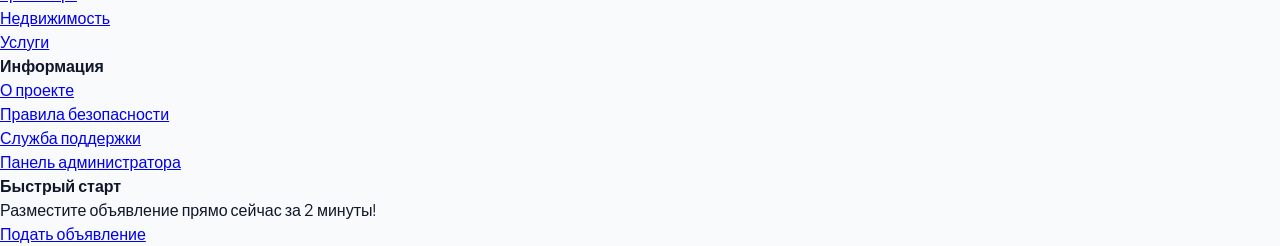
==== commit dd72d999: "Refactor UI: custom city dropdown, remove native select borders, pro-grade styling" ====
--- a/index.html
+++ b/index.html
@@ -3,7 +3,7 @@
 <head>
     <meta charset="UTF-8">
     <meta name="viewport" content="width=device-width, initial-scale=1.0">
-    <title>БазарПро — Современная доска бесплатных объявлений</title>
+    <title>БазарПро — Доска бесплатных объявлений в России</title>
     <meta name="description" content="Покупайте и продавайте товары, авто, недвижимость и услуги на надежной доске объявлений БазарПро.">
     
     <!-- Tailwind CSS CDN with configuration -->
@@ -38,7 +38,7 @@
     <link rel="stylesheet" href="css/style.css">
     <link rel="stylesheet" href="css/animations.css">
 </head>
-<body class="bg-slate-50 dark:bg-slate-950 text-slate-900 dark:text-slate-100 transition-colors duration-200">
+<body class="bg-[#f8fafc] dark:bg-[#090d16] text-slate-900 dark:text-slate-100 transition-colors duration-200">
 
     <!-- ================= НАВИГАЦИОННАЯ ШАПКА ================= -->
     <header class="sticky top-0 z-40 glass border-b border-slate-200/80 dark:border-slate-800/80 transition-all">
@@ -46,22 +46,22 @@
             
             <!-- Логотип -->
             <a href="index.html" class="flex items-center gap-3 shrink-0 group">
-                <div class="w-11 h-11 rounded-2xl bg-gradient-to-tr from-indigo-600 via-indigo-500 to-cyan-400 flex items-center justify-center text-white shadow-lg shadow-indigo-500/30 group-hover:scale-105 transition-transform">
+                <div class="w-11 h-11 rounded-2xl bg-indigo-600 flex items-center justify-center text-white shadow-lg shadow-indigo-600/30 group-hover:scale-105 transition-all">
                     <i data-lucide="shopping-bag" class="w-6 h-6"></i>
                 </div>
                 <div>
                     <span class="text-2xl font-black tracking-tight text-slate-900 dark:text-white">Базар<span class="text-indigo-600 dark:text-indigo-400">Про</span></span>
-                    <span class="hidden sm:block text-[10px] uppercase font-bold tracking-widest text-slate-400 -mt-1">Доска объявлений</span>
+                    <span class="hidden sm:block text-[10px] uppercase font-bold tracking-widest text-slate-400 -mt-1">Классифайд №1</span>
                 </div>
             </a>
 
             <!-- Поиск в шапке -->
             <div class="hidden md:flex flex-1 max-w-xl relative">
-                <input type="text" id="global-search-input" placeholder="Поиск среди тысяч объявлений (iPhone, BMW, Квартира...)" 
-                       class="w-full pl-11 pr-24 py-2.5 bg-slate-100 dark:bg-slate-900 border border-slate-200 dark:border-slate-800 rounded-2xl text-sm focus:outline-none focus:ring-2 focus:ring-indigo-500 transition-all">
+                <input type="text" id="global-search-input" placeholder="Поиск среди тысяч предложений (iPhone, Авто, Квартира...)" 
+                       class="w-full pl-11 pr-24 py-2.5 bg-slate-100 dark:bg-slate-900 border border-slate-200 dark:border-slate-800 rounded-2xl text-sm focus:outline-none focus:border-indigo-500 transition-all">
                 <i data-lucide="search" class="w-5 h-5 text-slate-400 absolute left-3.5 top-3"></i>
                 <button onclick="window.location.href='catalog.html?q=' + encodeURIComponent(document.getElementById('global-search-input').value)" 
-                        class="absolute right-1.5 top-1.5 px-4 py-1.5 bg-indigo-600 hover:bg-indigo-700 text-white rounded-xl text-xs font-semibold shadow-sm transition-all">
+                        class="absolute right-1.5 top-1.5 px-4 py-1.5 bg-indigo-600 hover:bg-indigo-700 text-white rounded-xl text-xs font-bold shadow-sm transition-all">
                     Найти
                 </button>
             </div>
@@ -83,7 +83,7 @@
                 <div id="header-auth-container"></div>
 
                 <!-- Кнопка Подать объявление -->
-                <a href="create-ad.html" class="hidden sm:flex items-center gap-2 px-5 py-2.5 bg-gradient-to-r from-indigo-600 to-indigo-700 hover:from-indigo-500 hover:to-indigo-600 text-white font-bold text-sm rounded-2xl shadow-lg shadow-indigo-600/25 hover:shadow-indigo-600/40 hover-lift transition-all">
+                <a href="create-ad.html" class="hidden sm:flex items-center gap-2 px-5 py-2.5 bg-indigo-600 hover:bg-indigo-700 text-white font-bold text-sm rounded-2xl shadow-lg shadow-indigo-600/25 hover:shadow-indigo-600/40 hover-lift transition-all">
                     <i data-lucide="plus-circle" class="w-4 h-4"></i>
                     <span>Подать объявление</span>
                 </a>
@@ -92,37 +92,74 @@
     </header>
 
     <!-- ================= HERO БАННЕР ================= -->
-    <section class="relative overflow-hidden pt-12 pb-20 lg:pt-20 lg:pb-28 bg-gradient-to-b from-indigo-50/50 via-transparent to-transparent dark:from-indigo-950/20">
+    <section class="relative overflow-hidden pt-12 pb-20 lg:pt-20 lg:pb-28 bg-gradient-to-b from-indigo-50/40 via-transparent to-transparent dark:from-indigo-950/20">
         <div class="max-w-7xl mx-auto px-4 sm:px-6 lg:px-8 relative z-10">
             <div class="text-center max-w-3xl mx-auto">
-                <div class="inline-flex items-center gap-2 px-3.5 py-1.5 rounded-full bg-indigo-100 dark:bg-indigo-950/80 text-indigo-700 dark:text-indigo-300 text-xs font-bold uppercase tracking-wider mb-6 animate-fade-in">
-                    <i data-lucide="sparkles" class="w-3.5 h-3.5"></i> Новое поколение объявлений
-                </div>
-                <h1 class="text-4xl sm:text-5xl lg:text-6xl font-extrabold tracking-tight text-slate-900 dark:text-white mb-6 leading-tight">
+                <div class="inline-flex items-center gap-2 px-3.5 py-1.5 rounded-full bg-indigo-50 dark:bg-indigo-950/80 border border-indigo-200/60 dark:border-indigo-800/60 text-indigo-700 dark:text-indigo-300 text-xs font-bold uppercase tracking-wider mb-6 animate-fade-in">
+                    <i data-lucide="shield-check" class="w-3.5 h-3.5 text-indigo-500"></i> Проверенные продавцы и безопасные сделки
+                </div>
+                <h1 class="text-4xl sm:text-5xl lg:text-6xl font-black tracking-tight text-slate-900 dark:text-white mb-6 leading-tight">
                     Покупайте и продавайте <br class="hidden sm:inline">
-                    <span class="gradient-text">легко, безопасно и быстро</span>
+                    <span class="gradient-text">быстро и без посредников</span>
                 </h1>
-                <p class="text-lg text-slate-600 dark:text-slate-300 mb-8 max-w-2xl mx-auto leading-relaxed">
-                    Тысячи проверенных предложений в вашем городе. Электроника, автомобили, недвижимость и услуги без посредников.
+                <p class="text-base sm:text-lg text-slate-600 dark:text-slate-300 mb-8 max-w-2xl mx-auto leading-relaxed">
+                    Тысячи свежих объявлений от реальных людей. Электроника, автомобили, аренда и продажа недвижимости по всей России.
                 </p>
 
-                <!-- Основная форма поиска Hero -->
-                <div class="p-3 bg-white dark:bg-slate-900 rounded-3xl shadow-2xl border border-slate-200/80 dark:border-slate-800 flex flex-col md:flex-row items-center gap-3 max-w-4xl mx-auto">
-                    <div class="flex-1 w-full flex items-center gap-3 pl-4">
+                <!-- ОСНОВНОЙ ПОИСК HERO С КАСТОМНЫМ ДРОПДАУНОМ ГОРОДОВ (БЕЗ СИСТЕМНОГО СЕЛЕКТА) -->
+                <div class="p-2.5 sm:p-3 bg-white dark:bg-[#0f172a] rounded-3xl shadow-2xl border border-slate-200/80 dark:border-slate-800/80 flex flex-col md:flex-row items-center gap-2.5 max-w-4xl mx-auto">
+                    
+                    <!-- Поле поиска -->
+                    <div class="flex-1 w-full flex items-center gap-3 pl-4 pr-2">
                         <i data-lucide="search" class="w-5 h-5 text-indigo-500 shrink-0"></i>
-                        <input type="text" id="hero-search-input" placeholder="Что вы ищете? Например: iPhone 15 Pro" class="w-full bg-transparent py-2.5 text-sm text-slate-900 dark:text-white focus:outline-none">
+                        <input type="text" id="hero-search-input" placeholder="Что вы ищете? Например: iPhone 15 Pro, Квартира..." class="w-full bg-transparent py-3 text-sm text-slate-900 dark:text-white placeholder:text-slate-400 focus:outline-none">
                     </div>
-                    <div class="w-full md:w-52 border-t md:border-t-0 md:border-l border-slate-200 dark:border-slate-800 pt-2 md:pt-0 pl-4 md:pl-4 flex items-center gap-2">
-                        <i data-lucide="map-pin" class="w-5 h-5 text-slate-400 shrink-0"></i>
-                        <select id="hero-city-select" class="w-full bg-transparent py-2.5 text-sm text-slate-900 dark:text-white focus:outline-none cursor-pointer">
-                            <option value="" class="dark:bg-slate-900">Все города</option>
-                            <option value="Москва" class="dark:bg-slate-900">Москва</option>
-                            <option value="Санкт-Петербург" class="dark:bg-slate-900">Санкт-Петербург</option>
-                            <option value="Казань" class="dark:bg-slate-900">Казань</option>
-                            <option value="Екатеринбург" class="dark:bg-slate-900">Екатеринбург</option>
-                            <option value="Новосибирск" class="dark:bg-slate-900">Новосибирск</option>
-                        </select>
+
+                    <!-- КАСТОМНЫЙ ДРОПДАУН ВЫБОРА ГОРОДА -->
+                    <div class="w-full md:w-60 border-t md:border-t-0 md:border-l border-slate-200 dark:border-slate-800 pt-2 md:pt-0 relative">
+                        <button type="button" id="city-dropdown-trigger" onclick="toggleCityDropdown(event)" class="w-full flex items-center justify-between px-4 py-2.5 rounded-2xl hover:bg-slate-100 dark:hover:bg-slate-800/70 text-sm font-semibold text-slate-800 dark:text-slate-200 transition-colors">
+                            <span class="flex items-center gap-2 truncate">
+                                <i data-lucide="map-pin" class="w-4 h-4 text-indigo-500 shrink-0"></i>
+                                <span id="selected-city-label">Все города</span>
+                            </span>
+                            <i data-lucide="chevron-down" id="city-dropdown-arrow" class="w-4 h-4 text-slate-400 shrink-0 transition-transform"></i>
+                        </button>
+
+                        <!-- Всплывающее меню городов -->
+                        <div id="city-dropdown-menu" class="custom-dropdown-menu">
+                            <div class="p-1 space-y-1 max-h-60 overflow-y-auto">
+                                <div onclick="selectCity('', 'Все города')" class="custom-dropdown-item selected">
+                                    <span>Все города</span>
+                                    <i data-lucide="check" class="w-4 h-4 text-indigo-600 dark:text-indigo-400"></i>
+                                </div>
+                                <div onclick="selectCity('Москва', 'Москва')" class="custom-dropdown-item">
+                                    <span>Москва</span>
+                                    <span class="text-xs text-slate-400">Столица</span>
+                                </div>
+                                <div onclick="selectCity('Санкт-Петербург', 'Санкт-Петербург')" class="custom-dropdown-item">
+                                    <span>Санкт-Петербург</span>
+                                    <span class="text-xs text-slate-400">СПб</span>
+                                </div>
+                                <div onclick="selectCity('Казань', 'Казань')" class="custom-dropdown-item">
+                                    <span>Казань</span>
+                                    <span class="text-xs text-slate-400">Татарстан</span>
+                                </div>
+                                <div onclick="selectCity('Екатеринбург', 'Екатеринбург')" class="custom-dropdown-item">
+                                    <span>Екатеринбург</span>
+                                    <span class="text-xs text-slate-400">Урал</span>
+                                </div>
+                                <div onclick="selectCity('Новосибирск', 'Новосибирск')" class="custom-dropdown-item">
+                                    <span>Новосибирск</span>
+                                    <span class="text-xs text-slate-400">Сибирь</span>
+                                </div>
+                            </div>
+                        </div>
                     </div>
+
+                    <!-- Скрытый инпут для передачи города -->
+                    <input type="hidden" id="hero-selected-city-value" value="">
+
+                    <!-- Кнопка поиска -->
                     <button onclick="handleHeroSearch()" class="w-full md:w-auto px-8 py-3.5 bg-indigo-600 hover:bg-indigo-700 text-white font-bold rounded-2xl shadow-lg shadow-indigo-600/30 transition-all shrink-0 flex items-center justify-center gap-2">
                         <span>Найти</span>
                         <i data-lucide="arrow-right" class="w-4 h-4"></i>
@@ -131,12 +168,12 @@
 
                 <!-- Быстрые теги -->
                 <div class="flex flex-wrap items-center justify-center gap-2 mt-5 text-xs text-slate-500 dark:text-slate-400">
-                    <span class="font-semibold">Популярное:</span>
-                    <a href="catalog.html?q=iPhone" class="px-2.5 py-1 rounded-lg bg-slate-200/60 dark:bg-slate-800 hover:bg-indigo-100 dark:hover:bg-indigo-950 transition-colors">iPhone 15</a>
-                    <a href="catalog.html?cat=2" class="px-2.5 py-1 rounded-lg bg-slate-200/60 dark:bg-slate-800 hover:bg-indigo-100 dark:hover:bg-indigo-950 transition-colors">BMW</a>
-                    <a href="catalog.html?cat=3" class="px-2.5 py-1 rounded-lg bg-slate-200/60 dark:bg-slate-800 hover:bg-indigo-100 dark:hover:bg-indigo-950 transition-colors">Квартиры</a>
-                    <a href="catalog.html?q=PlayStation" class="px-2.5 py-1 rounded-lg bg-slate-200/60 dark:bg-slate-800 hover:bg-indigo-100 dark:hover:bg-indigo-950 transition-colors">PlayStation 5</a>
-                    <a href="catalog.html?cat=4" class="px-2.5 py-1 rounded-lg bg-slate-200/60 dark:bg-slate-800 hover:bg-indigo-100 dark:hover:bg-indigo-950 transition-colors">Разработка сайтов</a>
+                    <span class="font-semibold">Популярные запросы:</span>
+                    <a href="catalog.html?q=iPhone" class="px-3 py-1 rounded-full bg-slate-200/70 dark:bg-slate-800/80 hover:bg-indigo-100 dark:hover:bg-indigo-950/80 hover:text-indigo-600 transition-colors">iPhone 15</a>
+                    <a href="catalog.html?cat=2" class="px-3 py-1 rounded-full bg-slate-200/70 dark:bg-slate-800/80 hover:bg-indigo-100 dark:hover:bg-indigo-950/80 hover:text-indigo-600 transition-colors">BMW</a>
+                    <a href="catalog.html?cat=3" class="px-3 py-1 rounded-full bg-slate-200/70 dark:bg-slate-800/80 hover:bg-indigo-100 dark:hover:bg-indigo-950/80 hover:text-indigo-600 transition-colors">Квартиры</a>
+                    <a href="catalog.html?q=PlayStation" class="px-3 py-1 rounded-full bg-slate-200/70 dark:bg-slate-800/80 hover:bg-indigo-100 dark:hover:bg-indigo-950/80 hover:text-indigo-600 transition-colors">PlayStation 5</a>
+                    <a href="catalog.html?cat=4" class="px-3 py-1 rounded-full bg-slate-200/70 dark:bg-slate-800/80 hover:bg-indigo-100 dark:hover:bg-indigo-950/80 hover:text-indigo-600 transition-colors">IT-услуги</a>
                 </div>
             </div>
         </div>
@@ -146,8 +183,8 @@
     <section class="max-w-7xl mx-auto px-4 sm:px-6 lg:px-8 py-8">
         <div class="flex items-center justify-between mb-8">
             <div>
-                <h2 class="text-2xl sm:text-3xl font-extrabold text-slate-900 dark:text-white">Популярные категории</h2>
-                <p class="text-sm text-slate-500 dark:text-slate-400 mt-1">Выберите нужный раздел для быстрого поиска</p>
+                <h2 class="text-2xl sm:text-3xl font-black text-slate-900 dark:text-white">Популярные категории</h2>
+                <p class="text-sm text-slate-500 dark:text-slate-400 mt-0.5">Выберите нужный раздел для быстрого перехода</p>
             </div>
             <a href="catalog.html" class="text-sm font-bold text-indigo-600 dark:text-indigo-400 hover:underline flex items-center gap-1">
                 Все категории <i data-lucide="chevron-right" class="w-4 h-4"></i>
@@ -163,12 +200,12 @@
     <section class="max-w-7xl mx-auto px-4 sm:px-6 lg:px-8 py-10">
         <div class="flex items-center justify-between mb-6">
             <div class="flex items-center gap-3">
-                <span class="w-3 h-8 bg-amber-500 rounded-full"></span>
-                <div>
-                    <h2 class="text-2xl font-extrabold text-slate-900 dark:text-white flex items-center gap-2">
+                <span class="w-2.5 h-8 bg-amber-500 rounded-full"></span>
+                <div>
+                    <h2 class="text-2xl font-black text-slate-900 dark:text-white flex items-center gap-2">
                         Горячие предложения <span class="vip-badge text-xs">VIP</span>
                     </h2>
-                    <p class="text-sm text-slate-500 dark:text-slate-400 mt-0.5">Топ предложений с быстрой связью и гарантией</p>
+                    <p class="text-sm text-slate-500 dark:text-slate-400 mt-0.5">Топовые товары от проверенных продавцов</p>
                 </div>
             </div>
         </div>
@@ -182,12 +219,12 @@
     <section class="max-w-7xl mx-auto px-4 sm:px-6 lg:px-8 py-12 border-t border-slate-200/80 dark:border-slate-800/80">
         <div class="flex flex-col sm:flex-row sm:items-center justify-between gap-4 mb-8">
             <div>
-                <h2 class="text-2xl sm:text-3xl font-extrabold text-slate-900 dark:text-white">Свежие объявления</h2>
-                <p class="text-sm text-slate-500 dark:text-slate-400 mt-1">Новые публикации за последние 24 часа</p>
+                <h2 class="text-2xl sm:text-3xl font-black text-slate-900 dark:text-white">Свежие объявления</h2>
+                <p class="text-sm text-slate-500 dark:text-slate-400 mt-0.5">Новые публикации за последние 24 часа</p>
             </div>
             
             <div class="flex items-center gap-3">
-                <a href="catalog.html" class="px-5 py-2.5 bg-slate-200/70 dark:bg-slate-800 text-slate-800 dark:text-slate-200 rounded-xl text-sm font-semibold hover:bg-slate-300 dark:hover:bg-slate-700 transition-colors">
+                <a href="catalog.html" class="px-5 py-2.5 bg-slate-200/70 dark:bg-slate-800 text-slate-800 dark:text-slate-200 rounded-xl text-sm font-bold hover:bg-slate-300 dark:hover:bg-slate-700 transition-colors">
                     Смотреть весь каталог
                 </a>
             </div>
@@ -199,31 +236,31 @@
     </section>
 
     <!-- ================= СТАТИСТИКА И ПРЕИМУЩЕСТВА ================= -->
-    <section class="bg-indigo-600 text-white py-16 my-12 relative overflow-hidden">
-        <div class="max-w-7xl mx-auto px-4 sm:px-6 lg:px-8 relative z-10">
+    <section class="bg-indigo-600 text-white py-16 my-12 relative overflow-hidden rounded-3xl max-w-7xl mx-auto px-4 sm:px-6 lg:px-8 shadow-2xl">
+        <div class="relative z-10">
             <div class="grid grid-cols-2 lg:grid-cols-4 gap-8 text-center">
                 <div class="p-4">
-                    <div class="text-4xl sm:text-5xl font-extrabold tracking-tight mb-2">15 000+</div>
-                    <div class="text-indigo-200 text-sm font-medium">Активных объявлений</div>
+                    <div class="text-4xl sm:text-5xl font-black tracking-tight mb-2">15 000+</div>
+                    <div class="text-indigo-200 text-sm font-semibold">Активных объявлений</div>
                 </div>
                 <div class="p-4">
-                    <div class="text-4xl sm:text-5xl font-extrabold tracking-tight mb-2">99.8%</div>
-                    <div class="text-indigo-200 text-sm font-medium">Успешных сделок</div>
+                    <div class="text-4xl sm:text-5xl font-black tracking-tight mb-2">99.8%</div>
+                    <div class="text-indigo-200 text-sm font-semibold">Успешных сделок</div>
                 </div>
                 <div class="p-4">
-                    <div class="text-4xl sm:text-5xl font-extrabold tracking-tight mb-2">50+</div>
-                    <div class="text-indigo-200 text-sm font-medium">Городов России</div>
+                    <div class="text-4xl sm:text-5xl font-black tracking-tight mb-2">50+</div>
+                    <div class="text-indigo-200 text-sm font-semibold">Городов России</div>
                 </div>
                 <div class="p-4">
-                    <div class="text-4xl sm:text-5xl font-extrabold tracking-tight mb-2">24/7</div>
-                    <div class="text-indigo-200 text-sm font-medium">Поддержка и модерация</div>
+                    <div class="text-4xl sm:text-5xl font-black tracking-tight mb-2">24/7</div>
+                    <div class="text-indigo-200 text-sm font-semibold">Поддержка и модерация</div>
                 </div>
             </div>
         </div>
     </section>
 
     <!-- ================= ПОДВАЛ (FOOTER) ================= -->
-    <footer class="bg-white dark:bg-slate-900 border-t border-slate-200 dark:border-slate-800 pt-16 pb-12">
+    <footer class="bg-white dark:bg-[#0b0f19] border-t border-slate-200 dark:border-slate-800 pt-16 pb-12 mt-auto">
         <div class="max-w-7xl mx-auto px-4 sm:px-6 lg:px-8">
             <div class="grid grid-cols-1 md:grid-cols-4 gap-10 mb-12">
                 <div>
@@ -237,12 +274,12 @@
                         Надежная площадка объявлений нового поколения. Продавайте быстрее, покупайте безопаснее.
                     </p>
                     <div class="text-xs text-slate-400">
-                        © 2026 БазарПро. Все права защищены. Практическая работа (Вариант 10).
+                        © 2026 БазарПро. Практическая работа (Вариант 10).
                     </div>
                 </div>
 
                 <div>
-                    <h4 class="text-sm font-bold text-slate-900 dark:text-white uppercase tracking-wider mb-4">Каталог</h4>
+                    <h4 class="text-xs font-bold text-slate-400 uppercase tracking-widest mb-4">Каталог</h4>
                     <ul class="space-y-2.5 text-sm text-slate-600 dark:text-slate-400">
                         <li><a href="catalog.html?cat=1" class="hover:text-indigo-600 transition-colors">Электроника</a></li>
                         <li><a href="catalog.html?cat=2" class="hover:text-indigo-600 transition-colors">Транспорт</a></li>
@@ -252,7 +289,7 @@
                 </div>
 
                 <div>
-                    <h4 class="text-sm font-bold text-slate-900 dark:text-white uppercase tracking-wider mb-4">Информация</h4>
+                    <h4 class="text-xs font-bold text-slate-400 uppercase tracking-widest mb-4">Информация</h4>
                     <ul class="space-y-2.5 text-sm text-slate-600 dark:text-slate-400">
                         <li><a href="about.html" class="hover:text-indigo-600 transition-colors">О проекте</a></li>
                         <li><a href="about.html#safety" class="hover:text-indigo-600 transition-colors">Правила безопасности</a></li>
@@ -262,8 +299,8 @@
                 </div>
 
                 <div>
-                    <h4 class="text-sm font-bold text-slate-900 dark:text-white uppercase tracking-wider mb-4">Быстрый старт</h4>
-                    <p class="text-sm text-slate-500 dark:text-slate-400 mb-4">Разместите объявление прямо сейчас за пару минут!</p>
+                    <h4 class="text-xs font-bold text-slate-400 uppercase tracking-widest mb-4">Быстрый старт</h4>
+                    <p class="text-sm text-slate-500 dark:text-slate-400 mb-4">Разместите объявление прямо сейчас за 2 минуты!</p>
                     <a href="create-ad.html" class="inline-flex items-center gap-2 px-4 py-2.5 bg-indigo-600 hover:bg-indigo-700 text-white text-sm font-bold rounded-xl shadow-md transition-all">
                         <i data-lucide="plus" class="w-4 h-4"></i> Подать объявление
                     </a>
@@ -285,12 +322,49 @@
     <script src="js/app.js"></script>
 
     <script>
-        // Инициализация главной страницы
         document.addEventListener('DOMContentLoaded', async () => {
             renderCategories();
             renderVipAds();
             renderFreshAds();
+
+            // Закрытие дропдауна при клике вне его
+            document.addEventListener('click', (e) => {
+                const menu = document.getElementById('city-dropdown-menu');
+                const trigger = document.getElementById('city-dropdown-trigger');
+                if (menu && trigger && !trigger.contains(e.target) && !menu.contains(e.target)) {
+                    menu.classList.remove('open');
+                    document.getElementById('city-dropdown-arrow')?.classList.remove('rotate-180');
+                }
+            });
         });
+
+        function toggleCityDropdown(e) {
+            e.stopPropagation();
+            const menu = document.getElementById('city-dropdown-menu');
+            const arrow = document.getElementById('city-dropdown-arrow');
+            if (menu) {
+                const isOpen = menu.classList.toggle('open');
+                if (arrow) {
+                    if (isOpen) arrow.classList.add('rotate-180');
+                    else arrow.classList.remove('rotate-180');
+                }
+            }
+        }
+
+        function selectCity(cityValue, cityLabel) {
+            document.getElementById('hero-selected-city-value').value = cityValue;
+            document.getElementById('selected-city-label').innerText = cityLabel;
+
+            // Обновляем визуальный класс selected
+            document.querySelectorAll('#city-dropdown-menu .custom-dropdown-item').forEach(item => {
+                item.classList.remove('selected');
+            });
+            event.currentTarget.classList.add('selected');
+
+            // Закрываем меню
+            document.getElementById('city-dropdown-menu')?.classList.remove('open');
+            document.getElementById('city-dropdown-arrow')?.classList.remove('rotate-180');
+        }
 
         async function renderCategories() {
             const categories = await DB.getCategories();
@@ -348,7 +422,7 @@
 
         function handleHeroSearch() {
             const q = document.getElementById('hero-search-input').value.trim();
-            const city = document.getElementById('hero-city-select').value;
+            const city = document.getElementById('hero-selected-city-value').value;
             let url = 'catalog.html?';
             if (q) url += `q=${encodeURIComponent(q)}&`;
             if (city) url += `city=${encodeURIComponent(city)}&`;
--- a/css/style.css
+++ b/css/style.css
@@ -1,8 +1,8 @@
 /* ===================================================================
-   ГЛАВНЫЙ ФАЙЛ СТИЛЕЙ: БАЗАРПРО
+   ГЛАВНЫЙ ФАЙЛ СТИЛЕЙ: БАЗАРПРО (PRO-GRADE DESIGN SYSTEM)
    =================================================================== */
 
-@import url('https://fonts.googleapis.com/css2?family=Plus+Jakarta+Sans:wght@300;400;500;600;700;800&display=swap');
+@import url('https://fonts.googleapis.com/css2?family=Plus+Jakarta+Sans:wght@300;400;500;600;700;800;900&family=JetBrains+Mono:wght@400;500;600&display=swap');
 
 :root {
     --primary: #4f46e5;
@@ -12,34 +12,51 @@
     --success: #10b981;
     --warning: #f59e0b;
     --danger: #ef4444;
+    
     --bg-main: #f8fafc;
+    --bg-surface: #ffffff;
     --bg-card: #ffffff;
+    --bg-elevated: #ffffff;
     --text-main: #0f172a;
     --text-muted: #64748b;
+    --text-subtle: #94a3b8;
     --border-color: #e2e8f0;
+    --border-subtle: #f1f5f9;
+    
     --radius-sm: 8px;
     --radius-md: 12px;
     --radius-lg: 16px;
-    --radius-xl: 24px;
-    --shadow-soft: 0 4px 20px -2px rgba(0, 0, 0, 0.05);
-    --shadow-hover: 0 12px 30px -4px rgba(0, 0, 0, 0.1);
+    --radius-xl: 20px;
+    --radius-2xl: 28px;
+    
+    --shadow-xs: 0 1px 2px 0 rgba(0, 0, 0, 0.05);
+    --shadow-soft: 0 4px 20px -2px rgba(15, 23, 42, 0.05);
+    --shadow-hover: 0 16px 32px -8px rgba(15, 23, 42, 0.1);
+    --shadow-glow: 0 0 24px -4px rgba(79, 70, 229, 0.25);
 }
 
 .dark {
-    --bg-main: #0b0f19;
-    --bg-card: #131b2e;
+    --bg-main: #090d16;
+    --bg-surface: #0f172a;
+    --bg-card: #111827;
+    --bg-elevated: #1e293b;
     --text-main: #f8fafc;
     --text-muted: #94a3b8;
+    --text-subtle: #64748b;
     --border-color: #1e293b;
+    --border-subtle: #192231;
     --primary-light: #1e1b4b;
-    --shadow-soft: 0 4px 20px -2px rgba(0, 0, 0, 0.3);
-    --shadow-hover: 0 12px 30px -4px rgba(0, 0, 0, 0.5);
+    
+    --shadow-soft: 0 4px 20px -2px rgba(0, 0, 0, 0.4);
+    --shadow-hover: 0 20px 40px -10px rgba(0, 0, 0, 0.7);
+    --shadow-glow: 0 0 28px -4px rgba(99, 102, 241, 0.3);
 }
 
 * {
     box-sizing: border-box;
     margin: 0;
     padding: 0;
+    -webkit-tap-highlight-color: transparent;
 }
 
 body {
@@ -51,13 +68,60 @@
     display: flex;
     flex-direction: column;
     overflow-x: hidden;
-    transition: background-color 0.3s ease, color 0.3s ease;
+    transition: background-color 0.25s cubic-bezier(0.16, 1, 0.3, 1), color 0.25s cubic-bezier(0.16, 1, 0.3, 1);
+    -webkit-font-smoothing: antialiased;
+    -moz-osx-font-smoothing: grayscale;
+}
+
+/* ===================================================================
+   ПОЛНЫЙ СБРОС И КАСТОМИЗАЦИЯ СИСТЕМНЫХ SELECT И INPUT ЭЛЕМЕНТОВ
+   (Убирает любые синие системные рамки Windows и белые селекты)
+   =================================================================== */
+
+select, input, textarea, button {
+    outline: none !important;
+    font-family: inherit;
+}
+
+select:focus, input:focus, textarea:focus, button:focus {
+    outline: none !important;
+}
+
+/* Стилизация нативных select элементов под премиальный дизайн */
+select.custom-select, .input-field select, select {
+    appearance: none !important;
+    -webkit-appearance: none !important;
+    -moz-appearance: none !important;
+    background-image: url("data:image/svg+xml,%3Csvg xmlns='http://www.w3.org/2000/svg' fill='none' viewBox='0 0 24 24' stroke-width='2.2' stroke='%2364748b'%3E%3Cpath stroke-linecap='round' stroke-linejoin='round' d='M19.5 8.25l-7.5 7.5-7.5-7.5'/%3E%3C/svg%3E") !important;
+    background-repeat: no-repeat !important;
+    background-position: right 0.75rem center !important;
+    background-size: 1rem !important;
+    padding-right: 2.25rem !important;
+    cursor: pointer;
+}
+
+.dark select.custom-select, .dark select {
+    background-image: url("data:image/svg+xml,%3Csvg xmlns='http://www.w3.org/2000/svg' fill='none' viewBox='0 0 24 24' stroke-width='2.2' stroke='%2394a3b8'%3E%3Cpath stroke-linecap='round' stroke-linejoin='round' d='M19.5 8.25l-7.5 7.5-7.5-7.5'/%3E%3C/svg%3E") !important;
+    background-color: var(--bg-surface);
+    color: var(--text-main);
+}
+
+select option {
+    background-color: #ffffff;
+    color: #0f172a;
+    padding: 8px;
+}
+
+.dark select option {
+    background-color: #0f172a;
+    color: #f8fafc;
+    padding: 8px;
 }
 
 /* Стилизация скроллбара */
 ::-webkit-scrollbar {
-    width: 8px;
-    height: 8px;
+    width: 6px;
+    height: 6px;
 }
 
 ::-webkit-scrollbar-track {
@@ -66,7 +130,7 @@
 
 ::-webkit-scrollbar-thumb {
     background: #cbd5e1;
-    border-radius: 4px;
+    border-radius: 9999px;
 }
 
 .dark ::-webkit-scrollbar-thumb {
@@ -75,95 +139,213 @@
 
 ::-webkit-scrollbar-thumb:hover {
     background: #94a3b8;
+}
+
+/* ===================================================================
+   ДИЗАЙН КАРТОЧЕК И UI КОМПОНЕНТОВ
+   =================================================================== */
+
+.card-premium {
+    background-color: var(--bg-card);
+    border: 1px solid var(--border-color);
+    border-radius: var(--radius-xl);
+    box-shadow: var(--shadow-soft);
+    transition: all 0.22s cubic-bezier(0.16, 1, 0.3, 1);
+}
+
+.card-premium:hover {
+    border-color: #cbd5e1;
+    box-shadow: var(--shadow-hover);
+}
+
+.dark .card-premium {
+    border: 1px solid rgba(255, 255, 255, 0.07);
+    background: linear-gradient(180deg, rgba(26, 34, 53, 0.6) 0%, rgba(17, 24, 39, 0.9) 100%);
+}
+
+.dark .card-premium:hover {
+    border-color: rgba(99, 102, 241, 0.4);
+    box-shadow: 0 16px 36px -8px rgba(0, 0, 0, 0.6), 0 0 20px -4px rgba(99, 102, 241, 0.15);
 }
 
 /* Glassmorphism */
 .glass {
     background: rgba(255, 255, 255, 0.85);
-    backdrop-filter: blur(12px);
-    -webkit-backdrop-filter: blur(12px);
-    border: 1px solid rgba(255, 255, 255, 0.3);
+    backdrop-filter: blur(16px);
+    -webkit-backdrop-filter: blur(16px);
+    border-bottom: 1px solid rgba(226, 232, 240, 0.8);
 }
 
 .dark .glass {
-    background: rgba(19, 27, 46, 0.85);
-    backdrop-filter: blur(12px);
-    -webkit-backdrop-filter: blur(12px);
-    border: 1px solid rgba(255, 255, 255, 0.05);
-}
-
-/* Карточки */
-.card-premium {
+    background: rgba(9, 13, 22, 0.82);
+    backdrop-filter: blur(16px);
+    -webkit-backdrop-filter: blur(16px);
+    border-bottom: 1px solid rgba(255, 255, 255, 0.06);
+}
+
+/* Градиентные акценты */
+.gradient-text {
+    background: linear-gradient(135deg, #4f46e5 0%, #2563eb 50%, #06b6d4 100%);
+    -webkit-background-clip: text;
+    -webkit-text-fill-color: transparent;
+}
+
+.dark .gradient-text {
+    background: linear-gradient(135deg, #818cf8 0%, #60a5fa 50%, #38bdf8 100%);
+    -webkit-background-clip: text;
+    -webkit-text-fill-color: transparent;
+}
+
+/* VIP бейдж */
+.vip-badge {
+    background: linear-gradient(135deg, #f59e0b 0%, #ea580c 100%);
+    color: #ffffff;
+    font-size: 0.7rem;
+    font-weight: 800;
+    text-transform: uppercase;
+    letter-spacing: 0.06em;
+    padding: 3px 9px;
+    border-radius: 9999px;
+    box-shadow: 0 2px 10px rgba(245, 158, 11, 0.35);
+}
+
+/* Инпуты */
+.input-field {
+    width: 100%;
+    padding: 0.7rem 1.1rem;
+    background-color: var(--bg-surface);
+    border: 1.5px solid var(--border-color);
+    border-radius: var(--radius-md);
+    color: var(--text-main);
+    font-size: 0.925rem;
+    transition: all 0.2s cubic-bezier(0.16, 1, 0.3, 1);
+}
+
+.dark .input-field {
+    background-color: #0b1120;
+    border-color: #1e293b;
+    color: #f8fafc;
+}
+
+.input-field:focus {
+    border-color: var(--primary) !important;
+    box-shadow: 0 0 0 3px rgba(79, 70, 229, 0.15) !important;
+}
+
+.input-field.error {
+    border-color: var(--danger) !important;
+    box-shadow: 0 0 0 3px rgba(239, 68, 68, 0.15) !important;
+}
+
+.input-field.success {
+    border-color: var(--success) !important;
+}
+
+/* ===================================================================
+   КАСТОМНЫЙ ВЫБОР ГОРОДА (DROPDOWN POPOVER)
+   =================================================================== */
+
+.custom-dropdown-btn {
+    display: flex;
+    align-items: center;
+    justify-content: space-between;
+    gap: 8px;
+    padding: 0.65rem 1rem;
+    background-color: var(--bg-surface);
+    border: 1.5px solid var(--border-color);
+    border-radius: var(--radius-md);
+    color: var(--text-main);
+    font-size: 0.9rem;
+    font-weight: 500;
+    cursor: pointer;
+    transition: all 0.2s ease;
+    user-select: none;
+}
+
+.dark .custom-dropdown-btn {
+    background-color: #0b1120;
+    border-color: #1e293b;
+}
+
+.custom-dropdown-btn:hover {
+    border-color: #94a3b8;
+}
+
+.dark .custom-dropdown-btn:hover {
+    border-color: #475569;
+}
+
+.custom-dropdown-btn.active {
+    border-color: var(--primary) !important;
+    box-shadow: 0 0 0 3px rgba(79, 70, 229, 0.15) !important;
+}
+
+.custom-dropdown-menu {
+    position: absolute;
+    top: calc(100% + 6px);
+    left: 0;
+    right: 0;
     background-color: var(--bg-card);
     border: 1px solid var(--border-color);
     border-radius: var(--radius-lg);
-    box-shadow: var(--shadow-soft);
-    transition: all 0.25s cubic-bezier(0.16, 1, 0.3, 1);
-}
-
-.card-premium:hover {
-    border-color: #cbd5e1;
-    box-shadow: var(--shadow-hover);
-}
-
-.dark .card-premium:hover {
-    border-color: #334155;
-}
-
-/* Градиентный текст */
-.gradient-text {
-    background: linear-gradient(135deg, #4f46e5 0%, #06b6d4 100%);
-    -webkit-background-clip: text;
-    -webkit-text-fill-color: transparent;
-}
-
-.gradient-vip {
-    background: linear-gradient(135deg, #f59e0b 0%, #ec4899 100%);
-    -webkit-background-clip: text;
-    -webkit-text-fill-color: transparent;
-}
-
-/* VIP бейдж */
-.vip-badge {
-    background: linear-gradient(135deg, #f59e0b 0%, #d97706 100%);
-    color: #ffffff;
-    font-size: 0.75rem;
+    box-shadow: 0 16px 36px -6px rgba(0, 0, 0, 0.2);
+    padding: 6px;
+    z-index: 60;
+    opacity: 0;
+    visibility: hidden;
+    transform: translateY(-8px);
+    transition: all 0.2s cubic-bezier(0.16, 1, 0.3, 1);
+}
+
+.dark .custom-dropdown-menu {
+    background-color: #0f172a;
+    border-color: #1e293b;
+    box-shadow: 0 20px 40px -8px rgba(0, 0, 0, 0.7);
+}
+
+.custom-dropdown-menu.open {
+    opacity: 1;
+    visibility: visible;
+    transform: translateY(0);
+}
+
+.custom-dropdown-item {
+    display: flex;
+    align-items: center;
+    justify-content: space-between;
+    padding: 8px 12px;
+    border-radius: var(--radius-sm);
+    font-size: 0.875rem;
+    color: var(--text-main);
+    cursor: pointer;
+    transition: background-color 0.15s ease;
+}
+
+.custom-dropdown-item:hover {
+    background-color: var(--primary-light);
+    color: var(--primary);
+}
+
+.dark .custom-dropdown-item:hover {
+    background-color: #1e1b4b;
+    color: #a5b4fc;
+}
+
+.custom-dropdown-item.selected {
+    background-color: var(--primary-light);
+    color: var(--primary);
     font-weight: 700;
-    text-transform: uppercase;
-    letter-spacing: 0.05em;
-    padding: 2px 8px;
-    border-radius: 9999px;
-    box-shadow: 0 2px 8px rgba(245, 158, 11, 0.3);
-}
-
-/* Инпут стили */
-.input-field {
-    width: 100%;
-    padding: 0.65rem 1rem;
-    background-color: var(--bg-card);
-    border: 1.5px solid var(--border-color);
-    border-radius: var(--radius-md);
-    color: var(--text-main);
-    font-size: 0.95rem;
-    outline: none;
-    transition: border-color 0.2s, box-shadow 0.2s;
-}
-
-.input-field:focus {
-    border-color: var(--primary);
-    box-shadow: 0 0 0 3px rgba(79, 70, 229, 0.15);
-}
-
-.input-field.error {
-    border-color: var(--danger) !important;
-    box-shadow: 0 0 0 3px rgba(239, 68, 68, 0.15) !important;
-}
-
-.input-field.success {
-    border-color: var(--success) !important;
-}
-
-/* Тосты */
+}
+
+.dark .custom-dropdown-item.selected {
+    background-color: #1e1b4b;
+    color: #818cf8;
+}
+
+/* ===================================================================
+   ТОСТЫ И МОДАЛКИ
+   =================================================================== */
+
 #toast-container {
     position: fixed;
     bottom: 24px;
@@ -184,13 +366,19 @@
     background: var(--bg-card);
     color: var(--text-main);
     border-radius: var(--radius-md);
-    box-shadow: 0 10px 30px rgba(0, 0, 0, 0.15);
+    box-shadow: 0 14px 36px rgba(0, 0, 0, 0.18);
+    border: 1px solid var(--border-color);
     border-left: 4px solid var(--primary);
     min-width: 280px;
     max-width: 420px;
     animation: slideUp 0.3s cubic-bezier(0.16, 1, 0.3, 1);
 }
 
+.dark .toast {
+    background: #0f172a;
+    border-color: #1e293b;
+}
+
 .toast.success { border-left-color: var(--success); }
 .toast.error { border-left-color: var(--danger); }
 .toast.warning { border-left-color: var(--warning); }
@@ -200,8 +388,9 @@
 .modal-overlay {
     position: fixed;
     inset: 0;
-    background: rgba(15, 23, 42, 0.6);
-    backdrop-filter: blur(4px);
+    background: rgba(11, 15, 25, 0.7);
+    backdrop-filter: blur(8px);
+    -webkit-backdrop-filter: blur(8px);
     z-index: 999;
     display: flex;
     align-items: center;
@@ -220,14 +409,19 @@
 .modal-content {
     background: var(--bg-card);
     border: 1px solid var(--border-color);
-    border-radius: var(--radius-xl);
+    border-radius: var(--radius-2xl);
     width: 100%;
-    max-width: 540px;
+    max-width: 560px;
     max-height: 90vh;
     overflow-y: auto;
-    box-shadow: 0 25px 50px -12px rgba(0, 0, 0, 0.25);
-    transform: scale(0.95);
+    box-shadow: 0 30px 60px -12px rgba(0, 0, 0, 0.4);
+    transform: scale(0.96);
     transition: transform 0.25s cubic-bezier(0.16, 1, 0.3, 1);
+}
+
+.dark .modal-content {
+    background: #0f172a;
+    border-color: #1e293b;
 }
 
 .modal-overlay.active .modal-content {
@@ -239,9 +433,9 @@
     height: 4px;
     width: 100%;
     background-color: var(--border-color);
-    border-radius: 2px;
+    border-radius: 9999px;
     overflow: hidden;
-    margin-top: 6px;
+    margin-top: 8px;
 }
 
 .strength-bar {
